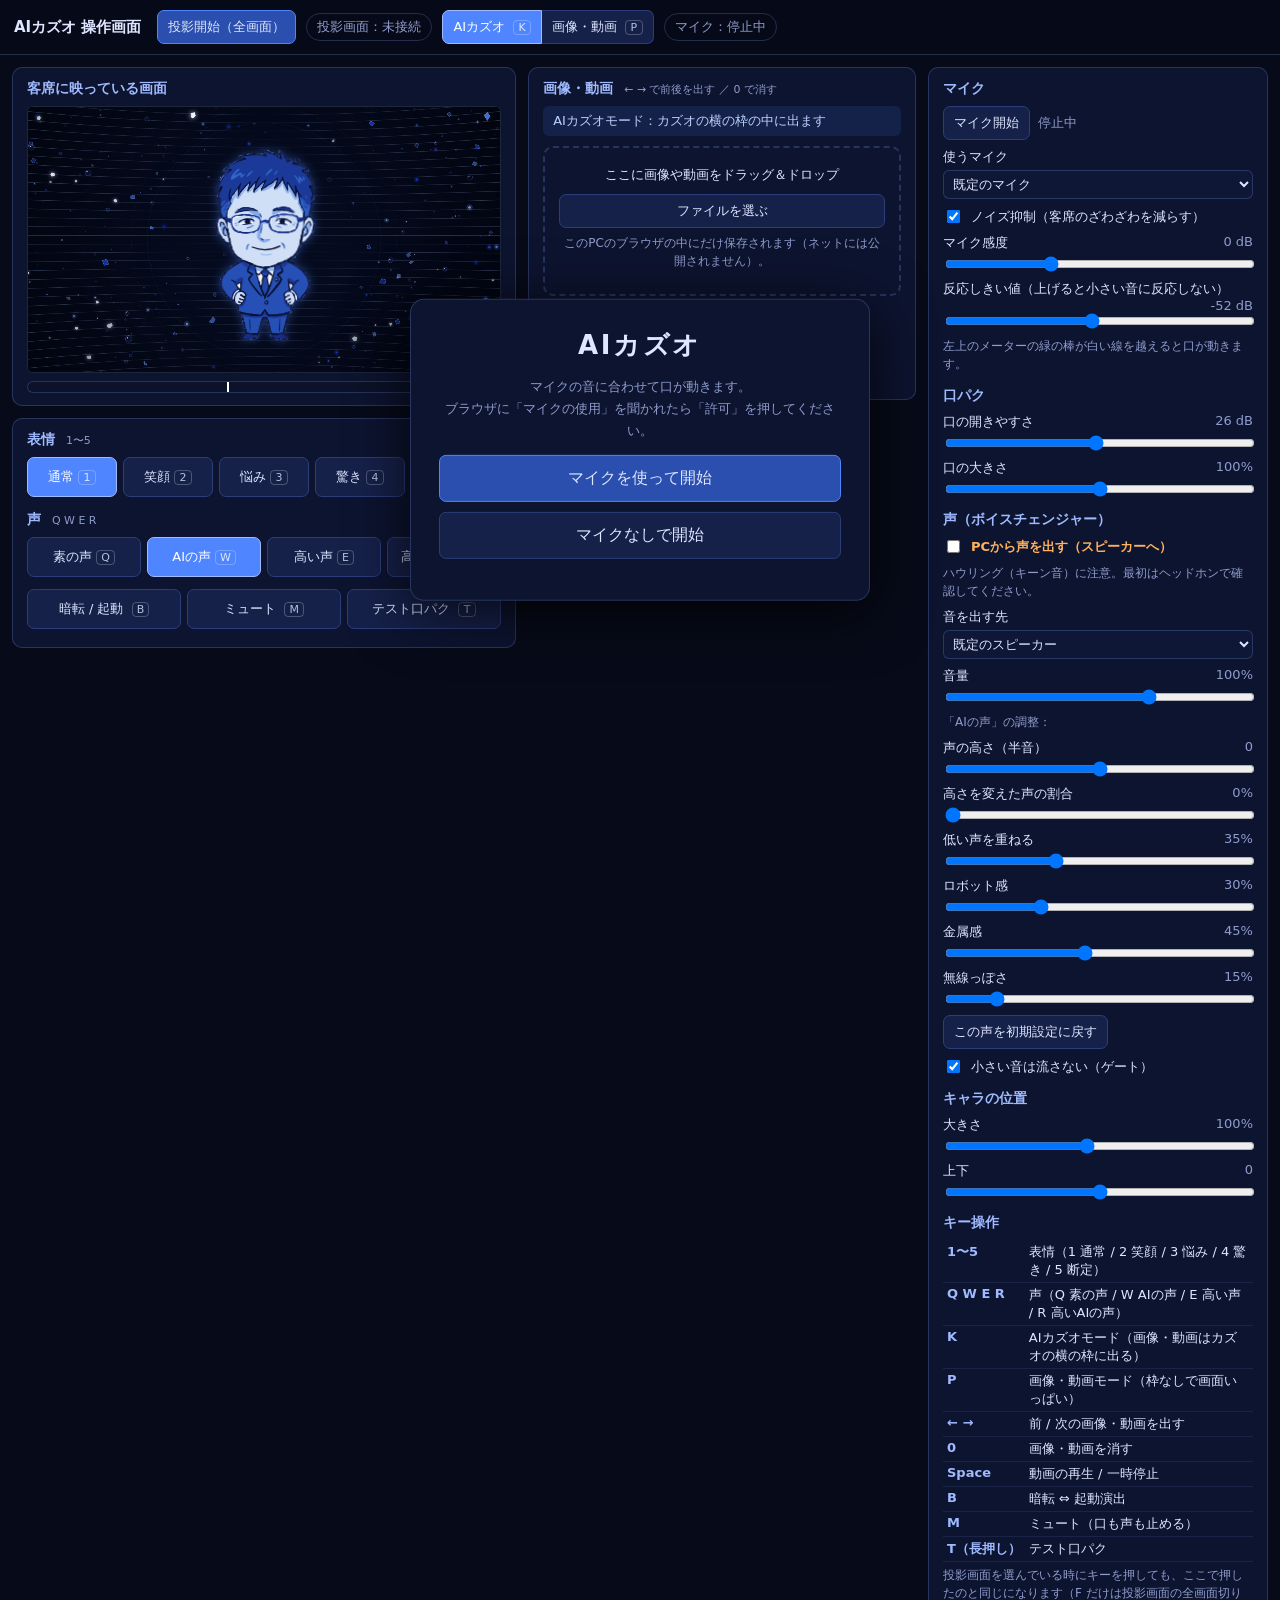
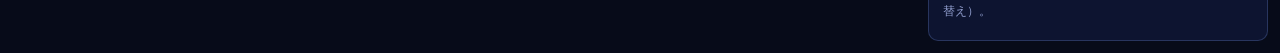
==== index.html @ c4f3c5bb "Add image/video full-screen mode, video playback and one-click fullscreen Projection now has two mod" ====
<!doctype html>
<html lang="ja">
<head>
  <meta charset="utf-8">
  <meta name="viewport" content="width=device-width, initial-scale=1">
  <title>AIカズオ（操作画面）</title>
  <link rel="stylesheet" href="css/control.css">
</head>
<body>
  <header id="topbar">
    <strong>AIカズオ 操作画面</strong>
    <button id="openScreen" class="primary">投影開始（全画面） </button>
    <span id="screenStatus" class="pill">投影画面：未接続</span>
    <span class="seg" role="group" aria-label="モード">
      <button id="modeKazuo">AIカズオ <kbd>K</kbd></button>
      <button id="modeMedia">画像・動画 <kbd>P</kbd></button>
    </span>
    <span id="micPill" class="pill">マイク：停止中</span>
  </header>
  <p id="notice" hidden></p>

  <main id="layout">
    <!-- 左：プレビューと本番中に使うボタン -->
    <section id="liveCol">
      <div class="card">
        <h2>客席に映っている画面</h2>
        <div id="previewBox"><iframe id="preview" src="screen.html?preview=1" title="投影画面のプレビュー" tabindex="-1"></iframe></div>
        <div class="meter" title="入力レベル">
          <div id="meterBar"></div>
          <div id="meterThreshold"></div>
        </div>
      </div>

      <div class="card">
        <h2>表情 <span class="keyhint">1〜5</span></h2>
        <div class="btnGrid five" id="exprBtns"></div>
        <h2>声 <span class="keyhint">Q W E R</span></h2>
        <div class="btnGrid four" id="presetBtns"></div>
        <div class="btnGrid three">
          <button id="bootBtn">暗転 / 起動 <kbd>B</kbd></button>
          <button id="muteBtn">ミュート <kbd>M</kbd></button>
          <button id="testMouth">テスト口パク <kbd>T</kbd></button>
        </div>
      </div>
    </section>

    <!-- 中：画像・動画 -->
    <section id="photoCol" class="card">
      <h2>画像・動画 <span class="keyhint">← → で前後を出す ／ 0 で消す</span></h2>
      <p id="mediaHint" class="modeHint"></p>
      <div id="dropZone">
        <p>ここに画像や動画をドラッグ＆ドロップ</p>
        <label class="fileBtn">ファイルを選ぶ<input type="file" id="photoInput" accept="image/*,video/*" multiple hidden></label>
        <p class="hint">このPCのブラウザの中にだけ保存されます（ネットには公開されません）。</p>
      </div>
      <div class="row">
        <button id="hidePhoto">消す <kbd>0</kbd></button>
        <span id="photoNow" class="muted">表示中：なし</span>
      </div>

      <div id="videoCtl" hidden>
        <div class="row">
          <button id="vPlay" class="primary">▶ 再生 <kbd>Space</kbd></button>
          <button id="vRestart">⏮ 最初から</button>
          <span id="vTime" class="muted">0:00 / 0:00</span>
        </div>
        <input type="range" id="vSeek" min="0" max="1000" value="0" aria-label="再生位置">
        <div class="row">
          <label class="check"><input type="checkbox" id="videoLoop"> くり返し</label>
          <label class="check"><input type="checkbox" id="videoSound"> 動画の音を出す</label>
        </div>
        <label>動画の音量 <output id="videoVolumeOut"></output>
          <input type="range" id="videoVolume" min="0" max="1" step="0.05">
        </label>
        <p id="videoWarn" class="hint warnText" hidden>音付きで再生できなかったので、音なしで再生しています。この画面をどこか1回クリックしてから、もう一度再生してください。</p>
      </div>
      <label class="check"><input type="checkbox" id="autoPlay"> 動画は出したらすぐ再生する</label>

      <ol id="photoList"></ol>
      <!-- 動画の音はここで鳴らす（映像は投影画面） -->
      <video id="audioVideo" hidden playsinline></video>
    </section>

    <!-- 右：設定 -->
    <aside id="settingsCol" class="card">
      <h2>マイク</h2>
      <div class="row">
        <button id="micToggle">マイク開始</button>
        <span id="micStatus" class="muted">停止中</span>
      </div>
      <label>使うマイク
        <select id="micSelect"><option value="">既定のマイク</option></select>
      </label>
      <label class="check"><input type="checkbox" id="noiseSuppression"> ノイズ抑制（客席のざわざわを減らす）</label>
      <label>マイク感度 <output id="micGainOut"></output>
        <input type="range" id="micGain" min="-12" max="24" step="1">
      </label>
      <label>反応しきい値（上げると小さい音に反応しない） <output id="thresholdOut"></output>
        <input type="range" id="threshold" min="-85" max="-15" step="1">
      </label>
      <p class="hint">左上のメーターの緑の棒が白い線を越えると口が動きます。</p>

      <h2>口パク</h2>
      <label>口の開きやすさ <output id="rangeOut"></output>
        <input type="range" id="range" min="8" max="45" step="1">
      </label>
      <label>口の大きさ <output id="mouthScaleOut"></output>
        <input type="range" id="mouthScale" min="0.4" max="1.6" step="0.05">
      </label>

      <h2>声（ボイスチェンジャー）</h2>
      <label class="check warn"><input type="checkbox" id="voiceOut"> PCから声を出す（スピーカーへ）</label>
      <p class="hint">ハウリング（キーン音）に注意。最初はヘッドホンで確認してください。</p>
      <label id="outSelectLabel">音を出す先
        <select id="outSelect"><option value="">既定のスピーカー</option></select>
      </label>
      <label>音量 <output id="volumeOut"></output>
        <input type="range" id="volume" min="0" max="1.5" step="0.05">
      </label>
      <p class="hint" id="presetName"></p>
      <div id="presetSliders"></div>
      <div class="row">
        <button id="presetReset">この声を初期設定に戻す</button>
      </div>
      <label class="check"><input type="checkbox" id="gate"> 小さい音は流さない（ゲート）</label>

      <h2>キャラの位置</h2>
      <label>大きさ <output id="charScaleOut"></output>
        <input type="range" id="charScale" min="0.5" max="1.6" step="0.02">
      </label>
      <label>上下 <output id="charYOut"></output>
        <input type="range" id="charY" min="-40" max="40" step="1">
      </label>

      <h2>キー操作</h2>
      <table class="keys">
        <tr><td>1〜5</td><td>表情（1 通常 / 2 笑顔 / 3 悩み / 4 驚き / 5 断定）</td></tr>
        <tr><td>Q W E R</td><td>声（Q 素の声 / W AIの声 / E 高い声 / R 高いAIの声）</td></tr>
        <tr><td>K</td><td>AIカズオモード（画像・動画はカズオの横の枠に出る）</td></tr>
        <tr><td>P</td><td>画像・動画モード（枠なしで画面いっぱい）</td></tr>
        <tr><td>← →</td><td>前 / 次の画像・動画を出す</td></tr>
        <tr><td>0</td><td>画像・動画を消す</td></tr>
        <tr><td>Space</td><td>動画の再生 / 一時停止</td></tr>
        <tr><td>B</td><td>暗転 ⇔ 起動演出</td></tr>
        <tr><td>M</td><td>ミュート（口も声も止める）</td></tr>
        <tr><td>T（長押し）</td><td>テスト口パク</td></tr>
      </table>
      <p class="hint">投影画面を選んでいる時にキーを押しても、ここで押したのと同じになります（F だけは投影画面の全画面切り替え）。</p>
    </aside>
  </main>

  <!-- 最初に出る開始カード -->
  <div id="startCard">
    <h1>AIカズオ</h1>
    <p>マイクの音に合わせて口が動きます。<br>ブラウザに「マイクの使用」を聞かれたら「許可」を押してください。</p>
    <button id="startMic" class="primary">マイクを使って開始</button>
    <button id="startNoMic">マイクなしで開始</button>
    <p id="startError" class="error"></p>
  </div>

  <script src="js/settings.js"></script>
  <script src="characters/config.js"></script>
  <script src="js/photos.js"></script>
  <script src="js/audio.js"></script>
  <script src="js/app.js"></script>
</body>
</html>
---- css/control.css ----
/* 操作画面（パソコン側） */
:root {
  --bg: #070b19;
  --card: #0d1430;
  --fg: #dfe6ff;
  --muted: #8f9ccc;
  --accent: #4f86ff;
  --accent-2: #2a4fae;
  --warn: #ffb15c;
  --ok: #7ee2a8;
  --line: rgba(120, 150, 230, 0.25);
}

* { box-sizing: border-box; }

html, body {
  margin: 0;
  min-height: 100%;
  background: var(--bg);
  color: var(--fg);
  font-family: "Yu Gothic UI", "Meiryo", "Hiragino Sans", system-ui, sans-serif;
  font-size: 13px;
}

#topbar {
  position: sticky;
  top: 0;
  z-index: 3;
  display: flex;
  gap: 10px;
  align-items: center;
  flex-wrap: wrap;
  padding: 10px 14px;
  background: rgba(7, 11, 25, 0.97);
  border-bottom: 1px solid var(--line);
}

#topbar strong { font-size: 15px; margin-right: 6px; }

.pill {
  padding: 4px 10px;
  border-radius: 999px;
  border: 1px solid var(--line);
  color: var(--muted);
}

.pill.on { color: var(--ok); border-color: rgba(126, 226, 168, .5); }
.pill.warn { color: var(--warn); border-color: rgba(255, 177, 92, .5); }

.seg { display: inline-flex; }
.seg button { border-radius: 0; }
.seg button:first-child { border-radius: 7px 0 0 7px; }
.seg button:last-child { border-radius: 0 7px 7px 0; border-left: 0; }

#notice {
  margin: 0;
  padding: 10px 14px;
  background: rgba(255, 177, 92, .12);
  border-bottom: 1px solid rgba(255, 177, 92, .4);
  color: var(--warn);
}

.modeHint {
  margin: 0 0 10px;
  padding: 6px 10px;
  border-radius: 6px;
  background: rgba(79, 134, 255, .12);
  color: #bcd0ff;
}

body.mode-media .modeHint { background: rgba(255, 255, 255, .08); color: #fff; }

.warnText { color: var(--warn); }

#videoCtl {
  margin: 10px 0;
  padding: 10px;
  border: 1px solid var(--accent);
  border-radius: 8px;
  background: rgba(79, 134, 255, .08);
}

#videoCtl input[type="range"], #photoCol input[type="range"] { width: 100%; }
#photoCol label { display: block; margin: 6px 0; }
#photoCol label.check { display: inline-flex; gap: 6px; align-items: center; margin-right: 12px; }
#photoCol output { float: right; color: var(--muted); }

.badge {
  display: inline-block;
  margin-right: 6px;
  padding: 0 6px;
  border-radius: 4px;
  background: #b0457a;
  color: #fff;
  font-size: 11px;
}

#layout {
  display: grid;
  grid-template-columns: minmax(340px, 1.3fr) minmax(260px, 1fr) minmax(280px, 340px);
  gap: 12px;
  padding: 12px;
  align-items: start;
}

@media (max-width: 1100px) {
  #layout { grid-template-columns: 1fr 1fr; }
  #settingsCol { grid-column: 1 / -1; }
}

@media (max-width: 720px) {
  #layout { grid-template-columns: 1fr; }
}

.card {
  background: var(--card);
  border: 1px solid var(--line);
  border-radius: 10px;
  padding: 12px 14px;
}

#liveCol { display: grid; gap: 12px; }

h2 {
  margin: 14px 0 8px;
  font-size: 14px;
  color: #9fbaff;
}

.card > h2:first-child { margin-top: 0; }

.keyhint { font-size: 11px; color: var(--muted); font-weight: normal; margin-left: 6px; }

kbd {
  display: inline-block;
  min-width: 1.6em;
  padding: 0 4px;
  margin-left: 4px;
  border: 1px solid rgba(255, 255, 255, .3);
  border-radius: 4px;
  font: inherit;
  font-size: 11px;
  text-align: center;
  opacity: .8;
}

/* プレビュー（投影画面を小さく表示） */
#previewBox {
  position: relative;
  width: 100%;
  aspect-ratio: 16 / 9;
  overflow: hidden;
  border-radius: 6px;
  border: 1px solid var(--line);
  background: #000;
}

#preview {
  position: absolute;
  left: 0;
  top: 0;
  width: 1280px;
  height: 720px;
  border: 0;
  transform-origin: 0 0;
  pointer-events: none;
}

.meter {
  position: relative;
  height: 12px;
  margin-top: 8px;
  background: #0b1229;
  border: 1px solid var(--line);
  border-radius: 6px;
  overflow: hidden;
}

#meterBar { height: 100%; width: 0; background: linear-gradient(90deg, #2fbf71, #9be15d); }
#meterBar.open { background: linear-gradient(90deg, #2fbf71, #ffe066); }
#meterThreshold { position: absolute; top: -2px; bottom: -2px; width: 2px; background: #fff; }

.btnGrid { display: grid; gap: 6px; margin: 6px 0; }
.btnGrid.five { grid-template-columns: repeat(5, 1fr); }
.btnGrid.four { grid-template-columns: repeat(4, 1fr); }
.btnGrid.three { grid-template-columns: repeat(3, 1fr); margin-top: 12px; }
.btnGrid button { padding: 10px 6px; font-size: 13px; }

button, .fileBtn {
  padding: 7px 10px;
  background: #16214a;
  color: var(--fg);
  border: 1px solid #2c3d7a;
  border-radius: 7px;
  font: inherit;
  cursor: pointer;
}

button:hover, .fileBtn:hover { background: #1d2c60; }
button.primary { background: var(--accent-2); border-color: var(--accent); }
button.active { background: var(--accent); border-color: #9fbaff; color: #fff; }
button.off { background: #000; border-color: #666; color: #fff; }

/* 写真 */
#dropZone {
  padding: 14px;
  border: 2px dashed var(--line);
  border-radius: 10px;
  text-align: center;
}

#dropZone.over { border-color: var(--accent); background: rgba(79, 134, 255, .08); }
#dropZone p { margin: 4px 0 10px; }
.fileBtn { display: inline-block; }

#photoList {
  list-style: none;
  margin: 10px 0 0;
  padding: 0;
  display: grid;
  gap: 8px;
}

#photoList li {
  display: grid;
  grid-template-columns: 26px 88px 1fr auto;
  gap: 8px;
  align-items: center;
  padding: 6px;
  border: 1px solid var(--line);
  border-radius: 8px;
  cursor: pointer;
}

#photoList li:hover { background: rgba(79, 134, 255, .08); }
#photoList li.showing { border-color: var(--accent); background: rgba(79, 134, 255, .18); }
#photoList .num { font-weight: bold; color: #9fbaff; text-align: center; }
#photoList .thumb { width: 88px; height: 60px; object-fit: contain; background: #000; border-radius: 4px; display: block; }
#photoList .name { overflow: hidden; text-overflow: ellipsis; white-space: nowrap; }
#photoList .ops { display: flex; gap: 4px; }
#photoList .ops button { padding: 4px 7px; }

/* 設定 */
#settingsCol label { display: block; margin: 8px 0; }
#settingsCol label.check { display: flex; gap: 8px; align-items: center; }
#settingsCol label.warn { color: var(--warn); font-weight: bold; }
#settingsCol select, #settingsCol input[type="range"] { display: block; width: 100%; margin-top: 4px; }
#settingsCol select {
  padding: 5px;
  background: #0f1736;
  color: var(--fg);
  border: 1px solid var(--line);
  border-radius: 6px;
}
#settingsCol output { float: right; color: var(--muted); }

.hint { margin: 4px 0 8px; color: var(--muted); font-size: 12px; line-height: 1.5; }
.muted { color: var(--muted); }
.error { color: #ff8a8a; }
.row { display: flex; gap: 8px; align-items: center; flex-wrap: wrap; margin: 8px 0; }

table.keys { border-collapse: collapse; width: 100%; }
table.keys td { padding: 3px 4px; vertical-align: top; border-bottom: 1px solid rgba(120, 150, 230, 0.12); }
table.keys td:first-child { white-space: nowrap; color: #9fbaff; font-weight: bold; }

/* 開始カード */
#startCard {
  position: fixed;
  left: 50%;
  top: 50%;
  transform: translate(-50%, -50%);
  width: min(460px, calc(100vw - 32px));
  padding: 28px;
  background: #0d1430;
  border: 1px solid var(--line);
  border-radius: 14px;
  text-align: center;
  z-index: 20;
  box-shadow: 0 10px 60px rgba(0, 0, 0, .8);
}

#startCard h1 { margin: 0 0 8px; font-size: 26px; letter-spacing: .1em; }
#startCard p { line-height: 1.7; color: var(--muted); }
#startCard button { display: block; width: 100%; margin-top: 10px; padding: 12px; font-size: 16px; }
#startCard[hidden] { display: none; }
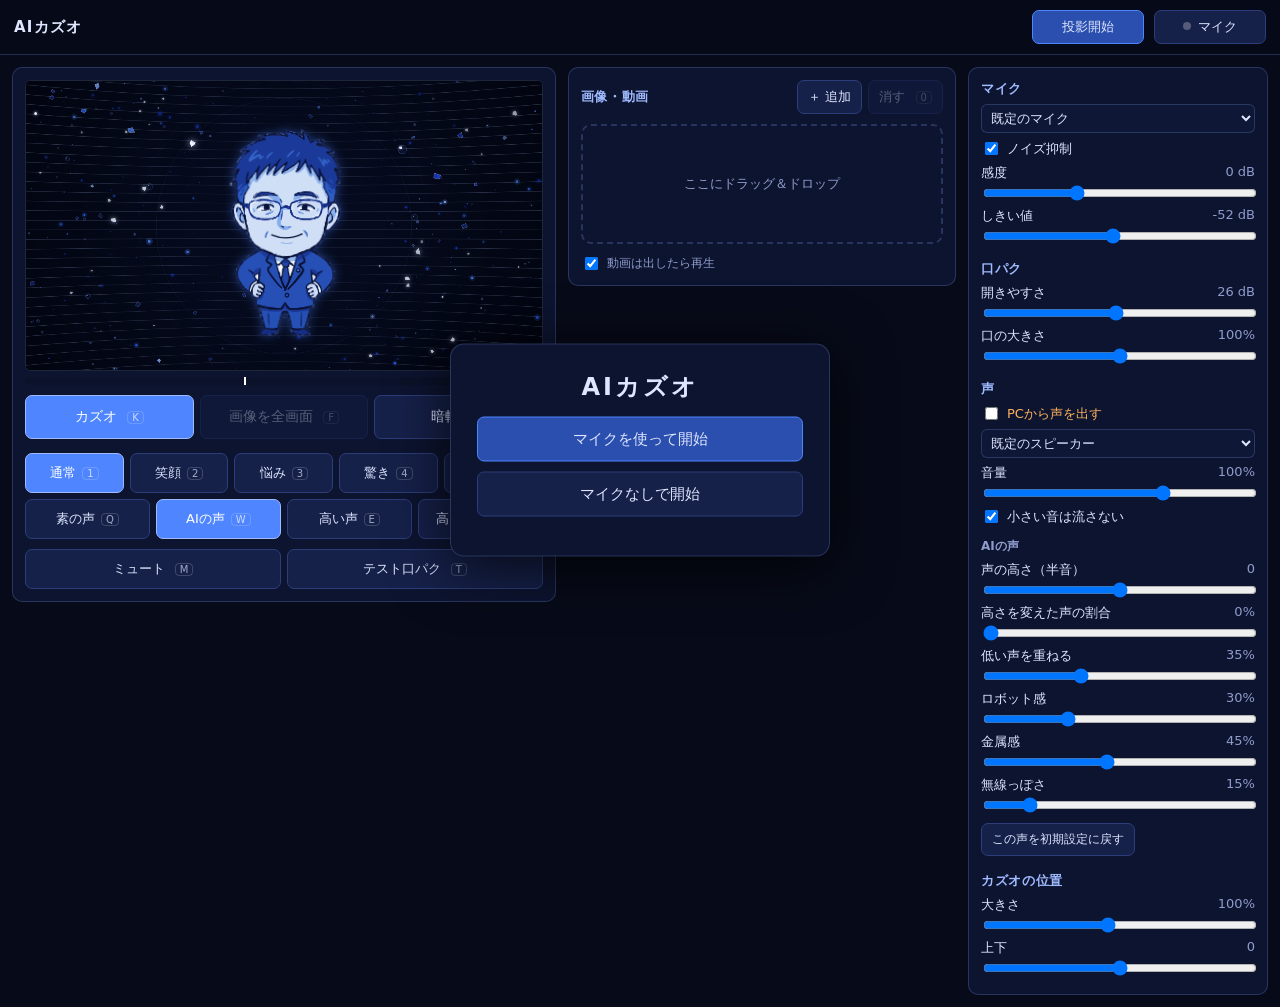
==== commit 052eac39: "Replace modes with kazuo and media toggles; simplify operator layout The projection layout now follo" ====
--- a/index.html
+++ b/index.html
@@ -8,151 +8,110 @@
 </head>
 <body>
   <header id="topbar">
-    <strong>AIカズオ 操作画面</strong>
-    <button id="openScreen" class="primary">投影開始（全画面） </button>
-    <span id="screenStatus" class="pill">投影画面：未接続</span>
-    <span class="seg" role="group" aria-label="モード">
-      <button id="modeKazuo">AIカズオ <kbd>K</kbd></button>
-      <button id="modeMedia">画像・動画 <kbd>P</kbd></button>
-    </span>
-    <span id="micPill" class="pill">マイク：停止中</span>
+    <strong>AIカズオ</strong>
+    <button id="openScreen" class="primary">投影開始</button>
+    <button id="micToggle" class="dot">マイク</button>
   </header>
   <p id="notice" hidden></p>
 
   <main id="layout">
-    <!-- 左：プレビューと本番中に使うボタン -->
-    <section id="liveCol">
-      <div class="card">
-        <h2>客席に映っている画面</h2>
-        <div id="previewBox"><iframe id="preview" src="screen.html?preview=1" title="投影画面のプレビュー" tabindex="-1"></iframe></div>
-        <div class="meter" title="入力レベル">
-          <div id="meterBar"></div>
-          <div id="meterThreshold"></div>
-        </div>
+    <!-- 客席に映っているもの と 本番で押すボタン -->
+    <section id="liveCol" class="card">
+      <div id="previewBox"><iframe id="preview" src="screen.html?preview=1" title="客席の画面" tabindex="-1"></iframe></div>
+      <div class="meter" title="マイクの音量（白い線を越えると口が動く）">
+        <div id="meterBar"></div>
+        <div id="meterThreshold"></div>
       </div>
 
-      <div class="card">
-        <h2>表情 <span class="keyhint">1〜5</span></h2>
-        <div class="btnGrid five" id="exprBtns"></div>
-        <h2>声 <span class="keyhint">Q W E R</span></h2>
-        <div class="btnGrid four" id="presetBtns"></div>
-        <div class="btnGrid three">
-          <button id="bootBtn">暗転 / 起動 <kbd>B</kbd></button>
-          <button id="muteBtn">ミュート <kbd>M</kbd></button>
-          <button id="testMouth">テスト口パク <kbd>T</kbd></button>
-        </div>
+      <div class="btnGrid three stage">
+        <button id="kazuoBtn" class="toggle">カズオ <kbd>K</kbd></button>
+        <button id="fullBtn" class="toggle">画像を全画面 <kbd>F</kbd></button>
+        <button id="bootBtn" class="toggle">暗転 <kbd>B</kbd></button>
+      </div>
+
+      <div class="btnGrid five" id="exprBtns"></div>
+      <div class="btnGrid four" id="presetBtns"></div>
+      <div class="btnGrid two">
+        <button id="muteBtn" class="toggle">ミュート <kbd>M</kbd></button>
+        <button id="testMouth">テスト口パク <kbd>T</kbd></button>
       </div>
     </section>
 
-    <!-- 中：画像・動画 -->
+    <!-- 画像・動画（カード全体にドラッグ＆ドロップできる） -->
     <section id="photoCol" class="card">
-      <h2>画像・動画 <span class="keyhint">← → で前後を出す ／ 0 で消す</span></h2>
-      <p id="mediaHint" class="modeHint"></p>
+      <div class="colHead">
+        <h2>画像・動画</h2>
+        <label class="fileBtn">＋ 追加<input type="file" id="photoInput" accept="image/*,video/*" multiple hidden></label>
+        <button id="hidePhoto">消す <kbd>0</kbd></button>
+      </div>
       <div id="dropZone">
-        <p>ここに画像や動画をドラッグ＆ドロップ</p>
-        <label class="fileBtn">ファイルを選ぶ<input type="file" id="photoInput" accept="image/*,video/*" multiple hidden></label>
-        <p class="hint">このPCのブラウザの中にだけ保存されます（ネットには公開されません）。</p>
-      </div>
-      <div class="row">
-        <button id="hidePhoto">消す <kbd>0</kbd></button>
-        <span id="photoNow" class="muted">表示中：なし</span>
+        <ol id="photoList"></ol>
+        <p id="dropHint">ここにドラッグ＆ドロップ</p>
       </div>
 
       <div id="videoCtl" hidden>
         <div class="row">
-          <button id="vPlay" class="primary">▶ 再生 <kbd>Space</kbd></button>
-          <button id="vRestart">⏮ 最初から</button>
-          <span id="vTime" class="muted">0:00 / 0:00</span>
+          <button id="vPlay" class="primary">▶ <kbd>Space</kbd></button>
+          <button id="vRestart" title="最初から">⏮</button>
+          <input type="range" id="vSeek" min="0" max="1000" value="0" aria-label="再生位置">
+          <span id="vTime">0:00 / 0:00</span>
         </div>
-        <input type="range" id="vSeek" min="0" max="1000" value="0" aria-label="再生位置">
         <div class="row">
           <label class="check"><input type="checkbox" id="videoLoop"> くり返し</label>
-          <label class="check"><input type="checkbox" id="videoSound"> 動画の音を出す</label>
+          <label class="check"><input type="checkbox" id="videoSound"> 音</label>
+          <input type="range" id="videoVolume" min="0" max="1" step="0.05" aria-label="動画の音量">
+          <output id="videoVolumeOut"></output>
         </div>
-        <label>動画の音量 <output id="videoVolumeOut"></output>
-          <input type="range" id="videoVolume" min="0" max="1" step="0.05">
-        </label>
-        <p id="videoWarn" class="hint warnText" hidden>音付きで再生できなかったので、音なしで再生しています。この画面をどこか1回クリックしてから、もう一度再生してください。</p>
       </div>
-      <label class="check"><input type="checkbox" id="autoPlay"> 動画は出したらすぐ再生する</label>
-
-      <ol id="photoList"></ol>
+      <label class="check small"><input type="checkbox" id="autoPlay"> 動画は出したら再生</label>
       <!-- 動画の音はここで鳴らす（映像は投影画面） -->
       <video id="audioVideo" hidden playsinline></video>
     </section>
 
-    <!-- 右：設定 -->
+    <!-- 設定 -->
     <aside id="settingsCol" class="card">
       <h2>マイク</h2>
-      <div class="row">
-        <button id="micToggle">マイク開始</button>
-        <span id="micStatus" class="muted">停止中</span>
-      </div>
-      <label>使うマイク
-        <select id="micSelect"><option value="">既定のマイク</option></select>
-      </label>
-      <label class="check"><input type="checkbox" id="noiseSuppression"> ノイズ抑制（客席のざわざわを減らす）</label>
-      <label>マイク感度 <output id="micGainOut"></output>
+      <select id="micSelect" aria-label="使うマイク"><option value="">既定のマイク</option></select>
+      <label class="check"><input type="checkbox" id="noiseSuppression"> ノイズ抑制</label>
+      <label>感度 <output id="micGainOut"></output>
         <input type="range" id="micGain" min="-12" max="24" step="1">
       </label>
-      <label>反応しきい値（上げると小さい音に反応しない） <output id="thresholdOut"></output>
+      <label>しきい値 <output id="thresholdOut"></output>
         <input type="range" id="threshold" min="-85" max="-15" step="1">
       </label>
-      <p class="hint">左上のメーターの緑の棒が白い線を越えると口が動きます。</p>
 
       <h2>口パク</h2>
-      <label>口の開きやすさ <output id="rangeOut"></output>
+      <label>開きやすさ <output id="rangeOut"></output>
         <input type="range" id="range" min="8" max="45" step="1">
       </label>
       <label>口の大きさ <output id="mouthScaleOut"></output>
         <input type="range" id="mouthScale" min="0.4" max="1.6" step="0.05">
       </label>
 
-      <h2>声（ボイスチェンジャー）</h2>
-      <label class="check warn"><input type="checkbox" id="voiceOut"> PCから声を出す（スピーカーへ）</label>
-      <p class="hint">ハウリング（キーン音）に注意。最初はヘッドホンで確認してください。</p>
-      <label id="outSelectLabel">音を出す先
-        <select id="outSelect"><option value="">既定のスピーカー</option></select>
-      </label>
+      <h2>声</h2>
+      <label class="check warn"><input type="checkbox" id="voiceOut"> PCから声を出す</label>
+      <select id="outSelect" aria-label="音を出す先"><option value="">既定のスピーカー</option></select>
       <label>音量 <output id="volumeOut"></output>
         <input type="range" id="volume" min="0" max="1.5" step="0.05">
       </label>
-      <p class="hint" id="presetName"></p>
+      <label class="check"><input type="checkbox" id="gate"> 小さい音は流さない</label>
+      <h3 id="presetName"></h3>
       <div id="presetSliders"></div>
-      <div class="row">
-        <button id="presetReset">この声を初期設定に戻す</button>
-      </div>
-      <label class="check"><input type="checkbox" id="gate"> 小さい音は流さない（ゲート）</label>
+      <button id="presetReset">この声を初期設定に戻す</button>
 
-      <h2>キャラの位置</h2>
+      <h2>カズオの位置</h2>
       <label>大きさ <output id="charScaleOut"></output>
         <input type="range" id="charScale" min="0.5" max="1.6" step="0.02">
       </label>
       <label>上下 <output id="charYOut"></output>
         <input type="range" id="charY" min="-40" max="40" step="1">
       </label>
-
-      <h2>キー操作</h2>
-      <table class="keys">
-        <tr><td>1〜5</td><td>表情（1 通常 / 2 笑顔 / 3 悩み / 4 驚き / 5 断定）</td></tr>
-        <tr><td>Q W E R</td><td>声（Q 素の声 / W AIの声 / E 高い声 / R 高いAIの声）</td></tr>
-        <tr><td>K</td><td>AIカズオモード（画像・動画はカズオの横の枠に出る）</td></tr>
-        <tr><td>P</td><td>画像・動画モード（枠なしで画面いっぱい）</td></tr>
-        <tr><td>← →</td><td>前 / 次の画像・動画を出す</td></tr>
-        <tr><td>0</td><td>画像・動画を消す</td></tr>
-        <tr><td>Space</td><td>動画の再生 / 一時停止</td></tr>
-        <tr><td>B</td><td>暗転 ⇔ 起動演出</td></tr>
-        <tr><td>M</td><td>ミュート（口も声も止める）</td></tr>
-        <tr><td>T（長押し）</td><td>テスト口パク</td></tr>
-      </table>
-      <p class="hint">投影画面を選んでいる時にキーを押しても、ここで押したのと同じになります（F だけは投影画面の全画面切り替え）。</p>
     </aside>
   </main>
 
   <!-- 最初に出る開始カード -->
   <div id="startCard">
     <h1>AIカズオ</h1>
-    <p>マイクの音に合わせて口が動きます。<br>ブラウザに「マイクの使用」を聞かれたら「許可」を押してください。</p>
     <button id="startMic" class="primary">マイクを使って開始</button>
     <button id="startNoMic">マイクなしで開始</button>
     <p id="startError" class="error"></p>
--- a/css/control.css
+++ b/css/control.css
@@ -7,7 +7,7 @@
   --accent: #4f86ff;
   --accent-2: #2a4fae;
   --warn: #ffb15c;
-  --ok: #7ee2a8;
+  --ok: #3fcf86;
   --line: rgba(120, 150, 230, 0.25);
 }
 
@@ -22,6 +22,7 @@
   font-size: 13px;
 }
 
+/* ===== 上の帯 ===== */
 #topbar {
   position: sticky;
   top: 0;
@@ -29,28 +30,27 @@
   display: flex;
   gap: 10px;
   align-items: center;
-  flex-wrap: wrap;
   padding: 10px 14px;
   background: rgba(7, 11, 25, 0.97);
   border-bottom: 1px solid var(--line);
 }
 
-#topbar strong { font-size: 15px; margin-right: 6px; }
-
-.pill {
-  padding: 4px 10px;
-  border-radius: 999px;
-  border: 1px solid var(--line);
-  color: var(--muted);
-}
-
-.pill.on { color: var(--ok); border-color: rgba(126, 226, 168, .5); }
-.pill.warn { color: var(--warn); border-color: rgba(255, 177, 92, .5); }
-
-.seg { display: inline-flex; }
-.seg button { border-radius: 0; }
-.seg button:first-child { border-radius: 7px 0 0 7px; }
-.seg button:last-child { border-radius: 0 7px 7px 0; border-left: 0; }
+#topbar strong { font-size: 15px; margin-right: auto; letter-spacing: .08em; }
+#topbar button { min-width: 112px; }
+
+#openScreen.live { background: #0f3b2a; border-color: var(--ok); color: #c9f5de; }
+#openScreen.live::before, .dot::before {
+  content: "";
+  display: inline-block;
+  width: 8px;
+  height: 8px;
+  margin-right: 7px;
+  border-radius: 50%;
+  vertical-align: 1px;
+}
+#openScreen.live::before { background: var(--ok); }
+.dot::before { background: #555b78; }
+.dot.on::before { background: var(--ok); box-shadow: 0 0 6px var(--ok); }
 
 #notice {
   margin: 0;
@@ -60,44 +60,10 @@
   color: var(--warn);
 }
 
-.modeHint {
-  margin: 0 0 10px;
-  padding: 6px 10px;
-  border-radius: 6px;
-  background: rgba(79, 134, 255, .12);
-  color: #bcd0ff;
-}
-
-body.mode-media .modeHint { background: rgba(255, 255, 255, .08); color: #fff; }
-
-.warnText { color: var(--warn); }
-
-#videoCtl {
-  margin: 10px 0;
-  padding: 10px;
-  border: 1px solid var(--accent);
-  border-radius: 8px;
-  background: rgba(79, 134, 255, .08);
-}
-
-#videoCtl input[type="range"], #photoCol input[type="range"] { width: 100%; }
-#photoCol label { display: block; margin: 6px 0; }
-#photoCol label.check { display: inline-flex; gap: 6px; align-items: center; margin-right: 12px; }
-#photoCol output { float: right; color: var(--muted); }
-
-.badge {
-  display: inline-block;
-  margin-right: 6px;
-  padding: 0 6px;
-  border-radius: 4px;
-  background: #b0457a;
-  color: #fff;
-  font-size: 11px;
-}
-
+/* ===== 3列 ===== */
 #layout {
   display: grid;
-  grid-template-columns: minmax(340px, 1.3fr) minmax(260px, 1fr) minmax(280px, 340px);
+  grid-template-columns: minmax(360px, 1.4fr) minmax(280px, 1fr) minmax(240px, 300px);
   gap: 12px;
   padding: 12px;
   align-items: start;
@@ -116,35 +82,38 @@
   background: var(--card);
   border: 1px solid var(--line);
   border-radius: 10px;
-  padding: 12px 14px;
-}
-
-#liveCol { display: grid; gap: 12px; }
+  padding: 12px;
+}
 
 h2 {
-  margin: 14px 0 8px;
-  font-size: 14px;
+  margin: 16px 0 6px;
+  font-size: 13px;
   color: #9fbaff;
+  letter-spacing: .05em;
+}
+
+h3 {
+  margin: 12px 0 2px;
+  font-size: 12px;
+  color: var(--muted);
 }
 
 .card > h2:first-child { margin-top: 0; }
-
-.keyhint { font-size: 11px; color: var(--muted); font-weight: normal; margin-left: 6px; }
 
 kbd {
   display: inline-block;
   min-width: 1.6em;
   padding: 0 4px;
-  margin-left: 4px;
-  border: 1px solid rgba(255, 255, 255, .3);
+  margin-left: 6px;
+  border: 1px solid rgba(255, 255, 255, .25);
   border-radius: 4px;
   font: inherit;
-  font-size: 11px;
+  font-size: 10px;
   text-align: center;
-  opacity: .8;
-}
-
-/* プレビュー（投影画面を小さく表示） */
+  opacity: .7;
+}
+
+/* ===== 客席の画面（プレビュー） ===== */
 #previewBox {
   position: relative;
   width: 100%;
@@ -168,23 +137,32 @@
 
 .meter {
   position: relative;
-  height: 12px;
-  margin-top: 8px;
+  height: 8px;
+  margin: 6px 0 2px;
   background: #0b1229;
-  border: 1px solid var(--line);
-  border-radius: 6px;
+  border-radius: 4px;
   overflow: hidden;
 }
 
-#meterBar { height: 100%; width: 0; background: linear-gradient(90deg, #2fbf71, #9be15d); }
-#meterBar.open { background: linear-gradient(90deg, #2fbf71, #ffe066); }
-#meterThreshold { position: absolute; top: -2px; bottom: -2px; width: 2px; background: #fff; }
-
-.btnGrid { display: grid; gap: 6px; margin: 6px 0; }
+#meterBar { height: 100%; width: 0; background: #2fbf71; }
+#meterBar.open { background: #ffe066; }
+#meterThreshold { position: absolute; top: 0; bottom: 0; width: 2px; background: #fff; }
+
+/* ===== ボタン ===== */
+.btnGrid { display: grid; gap: 6px; margin-top: 10px; }
+.btnGrid.two { grid-template-columns: repeat(2, 1fr); }
+.btnGrid.three { grid-template-columns: repeat(3, 1fr); }
+.btnGrid.four { grid-template-columns: repeat(4, 1fr); }
 .btnGrid.five { grid-template-columns: repeat(5, 1fr); }
-.btnGrid.four { grid-template-columns: repeat(4, 1fr); }
-.btnGrid.three { grid-template-columns: repeat(3, 1fr); margin-top: 12px; }
-.btnGrid button { padding: 10px 6px; font-size: 13px; }
+.btnGrid button { padding: 10px 4px; }
+.btnGrid.stage button { padding: 12px 4px; font-size: 14px; }
+
+/* 表情・声・その他のまとまりを、すき間で分ける */
+#exprBtns, #presetBtns { margin-top: 14px; }
+#presetBtns { margin-top: 6px; }
+
+/* カズオを出していない間は表情を薄く */
+body.kazuo-off #exprBtns { opacity: .45; }
 
 button, .fileBtn {
   padding: 7px 10px;
@@ -197,80 +175,110 @@
 }
 
 button:hover, .fileBtn:hover { background: #1d2c60; }
+button:disabled { opacity: .35; cursor: default; background: #16214a; }
 button.primary { background: var(--accent-2); border-color: var(--accent); }
 button.active { background: var(--accent); border-color: #9fbaff; color: #fff; }
-button.off { background: #000; border-color: #666; color: #fff; }
-
-/* 写真 */
+#bootBtn.active { background: #000; border-color: #888; }
+
+/* ===== 画像・動画 ===== */
+.colHead { display: flex; gap: 6px; align-items: center; }
+.colHead h2 { margin: 0 auto 0 0; }
+
 #dropZone {
-  padding: 14px;
-  border: 2px dashed var(--line);
+  margin-top: 10px;
+  min-height: 120px;
+  border: 2px dashed transparent;
   border-radius: 10px;
-  text-align: center;
-}
-
+}
+
+#dropZone.empty { border-color: var(--line); display: flex; align-items: center; justify-content: center; }
 #dropZone.over { border-color: var(--accent); background: rgba(79, 134, 255, .08); }
-#dropZone p { margin: 4px 0 10px; }
-.fileBtn { display: inline-block; }
+#dropHint { margin: 0; color: var(--muted); display: none; }
+#dropZone.empty #dropHint { display: block; }
+#dropZone.empty #photoList { display: none; }
 
 #photoList {
   list-style: none;
-  margin: 10px 0 0;
+  margin: 0;
   padding: 0;
   display: grid;
-  gap: 8px;
+  gap: 6px;
 }
 
 #photoList li {
   display: grid;
-  grid-template-columns: 26px 88px 1fr auto;
+  grid-template-columns: 22px 80px 1fr auto;
   gap: 8px;
   align-items: center;
-  padding: 6px;
+  padding: 5px;
   border: 1px solid var(--line);
   border-radius: 8px;
   cursor: pointer;
 }
 
 #photoList li:hover { background: rgba(79, 134, 255, .08); }
-#photoList li.showing { border-color: var(--accent); background: rgba(79, 134, 255, .18); }
+#photoList li.showing { border-color: var(--accent); background: rgba(79, 134, 255, .22); box-shadow: inset 3px 0 0 var(--accent); }
 #photoList .num { font-weight: bold; color: #9fbaff; text-align: center; }
-#photoList .thumb { width: 88px; height: 60px; object-fit: contain; background: #000; border-radius: 4px; display: block; }
+#photoList .thumb { width: 80px; height: 52px; object-fit: contain; background: #000; border-radius: 4px; display: block; }
 #photoList .name { overflow: hidden; text-overflow: ellipsis; white-space: nowrap; }
-#photoList .ops { display: flex; gap: 4px; }
-#photoList .ops button { padding: 4px 7px; }
-
-/* 設定 */
-#settingsCol label { display: block; margin: 8px 0; }
-#settingsCol label.check { display: flex; gap: 8px; align-items: center; }
-#settingsCol label.warn { color: var(--warn); font-weight: bold; }
-#settingsCol select, #settingsCol input[type="range"] { display: block; width: 100%; margin-top: 4px; }
+#photoList .ops { display: flex; gap: 3px; opacity: .5; }
+#photoList li:hover .ops { opacity: 1; }
+#photoList .ops button { padding: 3px 7px; }
+
+.badge {
+  display: inline-block;
+  margin-right: 6px;
+  padding: 0 5px;
+  border-radius: 4px;
+  background: #b0457a;
+  color: #fff;
+  font-size: 10px;
+}
+
+#videoCtl {
+  margin-top: 10px;
+  padding: 8px;
+  border: 1px solid var(--accent);
+  border-radius: 8px;
+  background: rgba(79, 134, 255, .08);
+}
+
+#videoCtl .row { margin: 4px 0; }
+#vSeek { flex: 1; min-width: 80px; }
+#vTime { color: var(--muted); font-variant-numeric: tabular-nums; }
+#videoVolume { flex: 1; min-width: 60px; }
+#videoVolumeOut { color: var(--muted); width: 3.5em; text-align: right; }
+
+/* ===== 設定 ===== */
+#settingsCol label { display: block; margin: 6px 0; }
+#settingsCol label.check, label.check { display: flex; gap: 6px; align-items: center; }
+#settingsCol label.warn { color: var(--warn); }
+#settingsCol select, #settingsCol input[type="range"] { display: block; width: 100%; margin-top: 3px; }
 #settingsCol select {
+  margin: 4px 0;
   padding: 5px;
   background: #0f1736;
   color: var(--fg);
   border: 1px solid var(--line);
   border-radius: 6px;
 }
+#settingsCol select[hidden] { display: none; }
 #settingsCol output { float: right; color: var(--muted); }
-
-.hint { margin: 4px 0 8px; color: var(--muted); font-size: 12px; line-height: 1.5; }
-.muted { color: var(--muted); }
+#presetReset { margin-top: 4px; font-size: 12px; }
+
+label.small { margin-top: 10px; color: var(--muted); font-size: 12px; }
+
 .error { color: #ff8a8a; }
-.row { display: flex; gap: 8px; align-items: center; flex-wrap: wrap; margin: 8px 0; }
-
-table.keys { border-collapse: collapse; width: 100%; }
-table.keys td { padding: 3px 4px; vertical-align: top; border-bottom: 1px solid rgba(120, 150, 230, 0.12); }
-table.keys td:first-child { white-space: nowrap; color: #9fbaff; font-weight: bold; }
-
-/* 開始カード */
+.row { display: flex; gap: 6px; align-items: center; }
+
+/* ===== 開始カード ===== */
 #startCard {
   position: fixed;
   left: 50%;
   top: 50%;
   transform: translate(-50%, -50%);
-  width: min(460px, calc(100vw - 32px));
-  padding: 28px;
+  width: min(380px, calc(100vw - 32px));
+  padding: 26px;
   background: #0d1430;
   border: 1px solid var(--line);
   border-radius: 14px;
@@ -279,7 +287,6 @@
   box-shadow: 0 10px 60px rgba(0, 0, 0, .8);
 }
 
-#startCard h1 { margin: 0 0 8px; font-size: 26px; letter-spacing: .1em; }
-#startCard p { line-height: 1.7; color: var(--muted); }
-#startCard button { display: block; width: 100%; margin-top: 10px; padding: 12px; font-size: 16px; }
+#startCard h1 { margin: 0 0 14px; font-size: 24px; letter-spacing: .12em; }
+#startCard button { display: block; width: 100%; margin-top: 10px; padding: 12px; font-size: 15px; }
 #startCard[hidden] { display: none; }
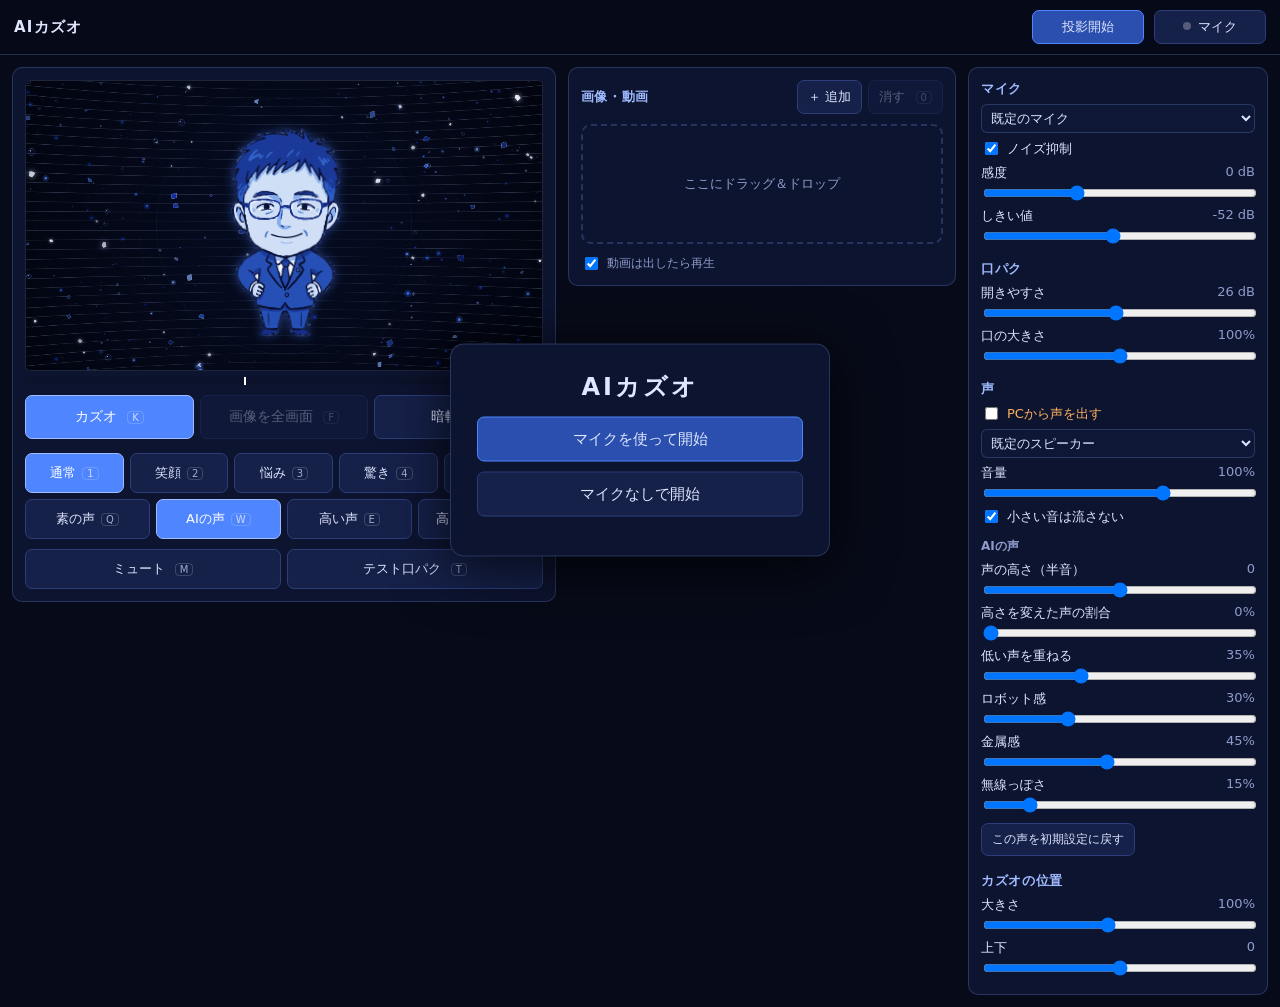
==== commit 4dc11adf: "Drop the smoke, speed up the spin, and bust stale caches The Kazuo toggle is back to spin-and-scale " ====
--- a/index.html
+++ b/index.html
@@ -4,7 +4,7 @@
   <meta charset="utf-8">
   <meta name="viewport" content="width=device-width, initial-scale=1">
   <title>AIカズオ（操作画面）</title>
-  <link rel="stylesheet" href="css/control.css">
+  <link rel="stylesheet" href="css/control.css?v=202610270159">
 </head>
 <body>
   <header id="topbar">
@@ -17,7 +17,7 @@
   <main id="layout">
     <!-- 客席に映っているもの と 本番で押すボタン -->
     <section id="liveCol" class="card">
-      <div id="previewBox"><iframe id="preview" src="screen.html?preview=1" title="客席の画面" tabindex="-1"></iframe></div>
+      <div id="previewBox"><iframe id="preview" src="screen.html?v=202610270159&preview=1" title="客席の画面" tabindex="-1"></iframe></div>
       <div class="meter" title="マイクの音量（白い線を越えると口が動く）">
         <div id="meterBar"></div>
         <div id="meterThreshold"></div>
@@ -117,10 +117,10 @@
     <p id="startError" class="error"></p>
   </div>
 
-  <script src="js/settings.js"></script>
-  <script src="characters/config.js"></script>
-  <script src="js/photos.js"></script>
-  <script src="js/audio.js"></script>
-  <script src="js/app.js"></script>
+  <script src="js/settings.js?v=202610270159"></script>
+  <script src="characters/config.js?v=202610270159"></script>
+  <script src="js/photos.js?v=202610270159"></script>
+  <script src="js/audio.js?v=202610270159"></script>
+  <script src="js/app.js?v=202610270159"></script>
 </body>
 </html>
--- a/css/control.css
+++ b/css/control.css
@@ -124,6 +124,12 @@
   background: #000;
 }
 
+/* 客席に映っている間は赤枠 */
+#previewBox.onair {
+  border-color: #ff3b3b;
+  box-shadow: 0 0 0 2px #ff3b3b, 0 0 14px rgba(255, 59, 59, .45);
+}
+
 #preview {
   position: absolute;
   left: 0;
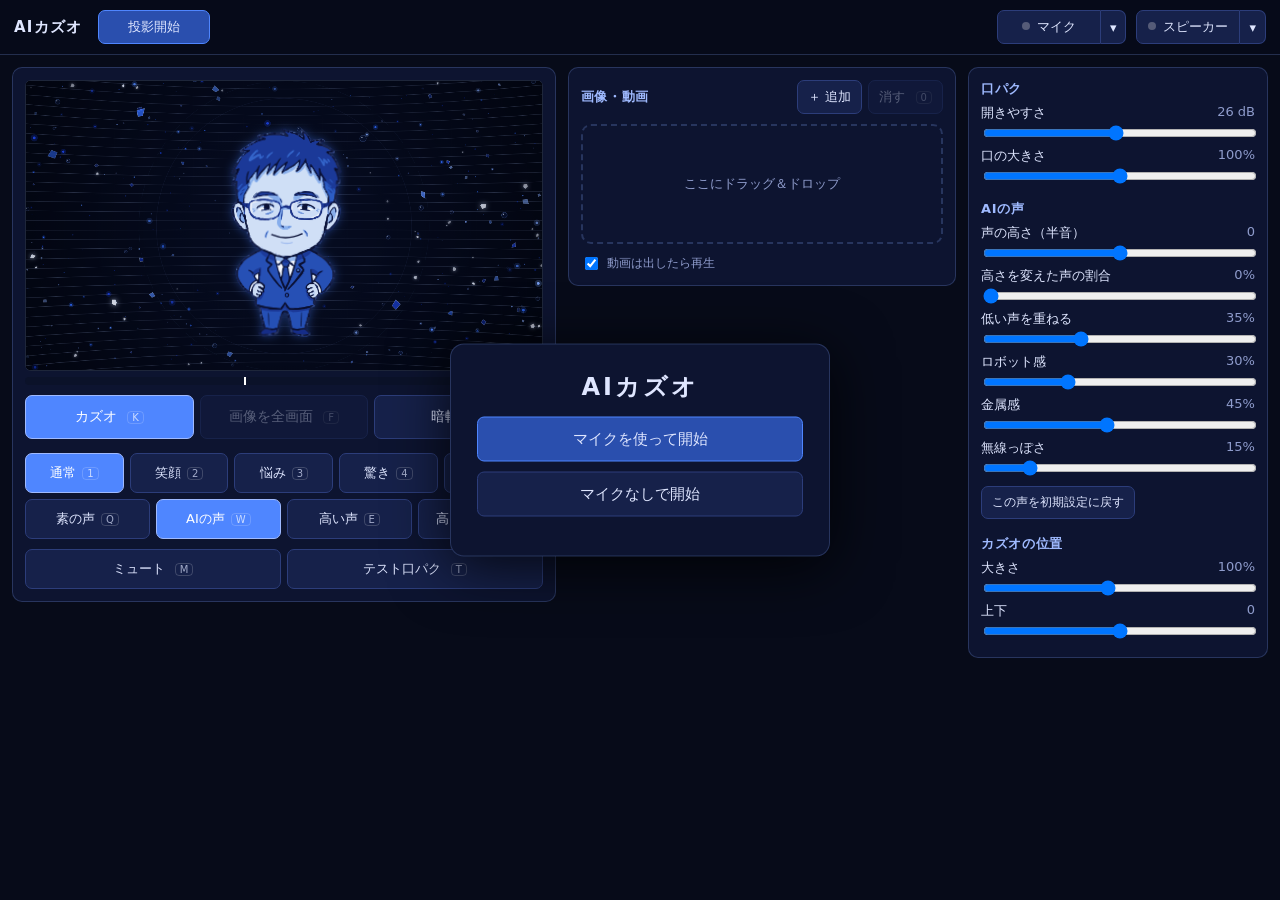
==== commit a63f1feb: "Move mic and speaker to top-right dropdowns; drop on-air frame Mic and speaker are split buttons in " ====
--- a/index.html
+++ b/index.html
@@ -4,20 +4,45 @@
   <meta charset="utf-8">
   <meta name="viewport" content="width=device-width, initial-scale=1">
   <title>AIカズオ（操作画面）</title>
-  <link rel="stylesheet" href="css/control.css?v=202610270159">
+  <link rel="stylesheet" href="css/control.css?v=202610270210">
 </head>
 <body>
   <header id="topbar">
     <strong>AIカズオ</strong>
     <button id="openScreen" class="primary">投影開始</button>
-    <button id="micToggle" class="dot">マイク</button>
+    <span class="spacer"></span>
+    <div class="split">
+      <button id="micToggle" class="dot">マイク</button>
+      <button id="micCaret" class="caret" aria-label="使うマイクを選ぶ" aria-haspopup="true">▾</button>
+      <div id="micMenu" class="menu" hidden>
+        <ul id="micList" class="devList" role="menu"></ul>
+        <label class="check"><input type="checkbox" id="noiseSuppression"> ノイズ抑制</label>
+        <label>感度 <output id="micGainOut"></output>
+          <input type="range" id="micGain" min="-12" max="24" step="1">
+        </label>
+        <label>しきい値 <output id="thresholdOut"></output>
+          <input type="range" id="threshold" min="-85" max="-15" step="1">
+        </label>
+      </div>
+    </div>
+    <div class="split">
+      <button id="spkToggle" class="dot">スピーカー</button>
+      <button id="spkCaret" class="caret" aria-label="声を出すスピーカーを選ぶ" aria-haspopup="true">▾</button>
+      <div id="spkMenu" class="menu" hidden>
+        <ul id="spkList" class="devList" role="menu"></ul>
+        <label>音量 <output id="volumeOut"></output>
+          <input type="range" id="volume" min="0" max="1.5" step="0.05">
+        </label>
+        <label class="check"><input type="checkbox" id="gate"> 小さい音は流さない</label>
+      </div>
+    </div>
   </header>
   <p id="notice" hidden></p>
 
   <main id="layout">
     <!-- 客席に映っているもの と 本番で押すボタン -->
     <section id="liveCol" class="card">
-      <div id="previewBox"><iframe id="preview" src="screen.html?v=202610270159&preview=1" title="客席の画面" tabindex="-1"></iframe></div>
+      <div id="previewBox"><iframe id="preview" src="screen.html?v=202610270210&preview=1" title="客席の画面" tabindex="-1"></iframe></div>
       <div class="meter" title="マイクの音量（白い線を越えると口が動く）">
         <div id="meterBar"></div>
         <div id="meterThreshold"></div>
@@ -70,16 +95,6 @@
 
     <!-- 設定 -->
     <aside id="settingsCol" class="card">
-      <h2>マイク</h2>
-      <select id="micSelect" aria-label="使うマイク"><option value="">既定のマイク</option></select>
-      <label class="check"><input type="checkbox" id="noiseSuppression"> ノイズ抑制</label>
-      <label>感度 <output id="micGainOut"></output>
-        <input type="range" id="micGain" min="-12" max="24" step="1">
-      </label>
-      <label>しきい値 <output id="thresholdOut"></output>
-        <input type="range" id="threshold" min="-85" max="-15" step="1">
-      </label>
-
       <h2>口パク</h2>
       <label>開きやすさ <output id="rangeOut"></output>
         <input type="range" id="range" min="8" max="45" step="1">
@@ -88,14 +103,7 @@
         <input type="range" id="mouthScale" min="0.4" max="1.6" step="0.05">
       </label>
 
-      <h2>声</h2>
-      <label class="check warn"><input type="checkbox" id="voiceOut"> PCから声を出す</label>
-      <select id="outSelect" aria-label="音を出す先"><option value="">既定のスピーカー</option></select>
-      <label>音量 <output id="volumeOut"></output>
-        <input type="range" id="volume" min="0" max="1.5" step="0.05">
-      </label>
-      <label class="check"><input type="checkbox" id="gate"> 小さい音は流さない</label>
-      <h3 id="presetName"></h3>
+      <h2 id="presetName"></h2>
       <div id="presetSliders"></div>
       <button id="presetReset">この声を初期設定に戻す</button>
 
@@ -117,10 +125,10 @@
     <p id="startError" class="error"></p>
   </div>
 
-  <script src="js/settings.js?v=202610270159"></script>
-  <script src="characters/config.js?v=202610270159"></script>
-  <script src="js/photos.js?v=202610270159"></script>
-  <script src="js/audio.js?v=202610270159"></script>
-  <script src="js/app.js?v=202610270159"></script>
+  <script src="js/settings.js?v=202610270210"></script>
+  <script src="characters/config.js?v=202610270210"></script>
+  <script src="js/photos.js?v=202610270210"></script>
+  <script src="js/audio.js?v=202610270210"></script>
+  <script src="js/app.js?v=202610270210"></script>
 </body>
 </html>
--- a/css/control.css
+++ b/css/control.css
@@ -35,8 +35,66 @@
   border-bottom: 1px solid var(--line);
 }
 
-#topbar strong { font-size: 15px; margin-right: auto; letter-spacing: .08em; }
-#topbar button { min-width: 112px; }
+#topbar strong { font-size: 15px; margin-right: 6px; letter-spacing: .08em; }
+#openScreen { min-width: 112px; }
+.spacer { flex: 1; }
+
+/* 右上：オン/オフ ＋ ▾ で機器を選ぶ */
+.split { position: relative; display: inline-flex; }
+.split > button:first-child { border-radius: 7px 0 0 7px; min-width: 104px; }
+.split .caret { border-radius: 0 7px 7px 0; border-left: 0; padding: 7px 9px; }
+.split .caret[hidden] { display: none; }
+.split:has(.caret[hidden]) > button:first-child { border-radius: 7px; }
+.split > button.on { background: #3a1016; border-color: #ff4d5e; color: #ffd9dd; }
+
+.menu {
+  position: absolute;
+  right: 0;
+  top: calc(100% + 6px);
+  z-index: 10;
+  width: 320px;
+  padding: 6px 12px 10px;
+  background: #111a3c;
+  border: 1px solid #2c3d7a;
+  border-radius: 8px;
+  box-shadow: 0 8px 30px rgba(0, 0, 0, .6);
+}
+
+.menu label { display: block; margin: 8px 0; }
+.menu label.check { display: flex; gap: 6px; align-items: center; }
+.menu input[type="range"] { display: block; width: 100%; margin-top: 3px; }
+.menu output { float: right; color: var(--muted); }
+
+.devList {
+  margin: 0 -6px 6px;
+  padding: 0 0 6px;
+  list-style: none;
+  border-bottom: 1px solid var(--line);
+}
+
+.devList[hidden] { display: none; }
+
+.devList button {
+  display: block;
+  width: 100%;
+  padding: 8px 10px 8px 28px;
+  text-align: left;
+  background: transparent;
+  border: 0;
+  border-radius: 6px;
+  white-space: nowrap;
+  overflow: hidden;
+  text-overflow: ellipsis;
+  position: relative;
+}
+
+.devList button:hover { background: #1d2c60; }
+.devList button[aria-checked="true"]::before {
+  content: "✓";
+  position: absolute;
+  left: 10px;
+  color: var(--ok);
+}
 
 #openScreen.live { background: #0f3b2a; border-color: var(--ok); color: #c9f5de; }
 #openScreen.live::before, .dot::before {
@@ -50,7 +108,7 @@
 }
 #openScreen.live::before { background: var(--ok); }
 .dot::before { background: #555b78; }
-.dot.on::before { background: var(--ok); box-shadow: 0 0 6px var(--ok); }
+.dot.on::before { background: #ff3b4e; box-shadow: 0 0 6px #ff3b4e; }
 
 #notice {
   margin: 0;
@@ -124,12 +182,6 @@
   background: #000;
 }
 
-/* 客席に映っている間は赤枠 */
-#previewBox.onair {
-  border-color: #ff3b3b;
-  box-shadow: 0 0 0 2px #ff3b3b, 0 0 14px rgba(255, 59, 59, .45);
-}
-
 #preview {
   position: absolute;
   left: 0;
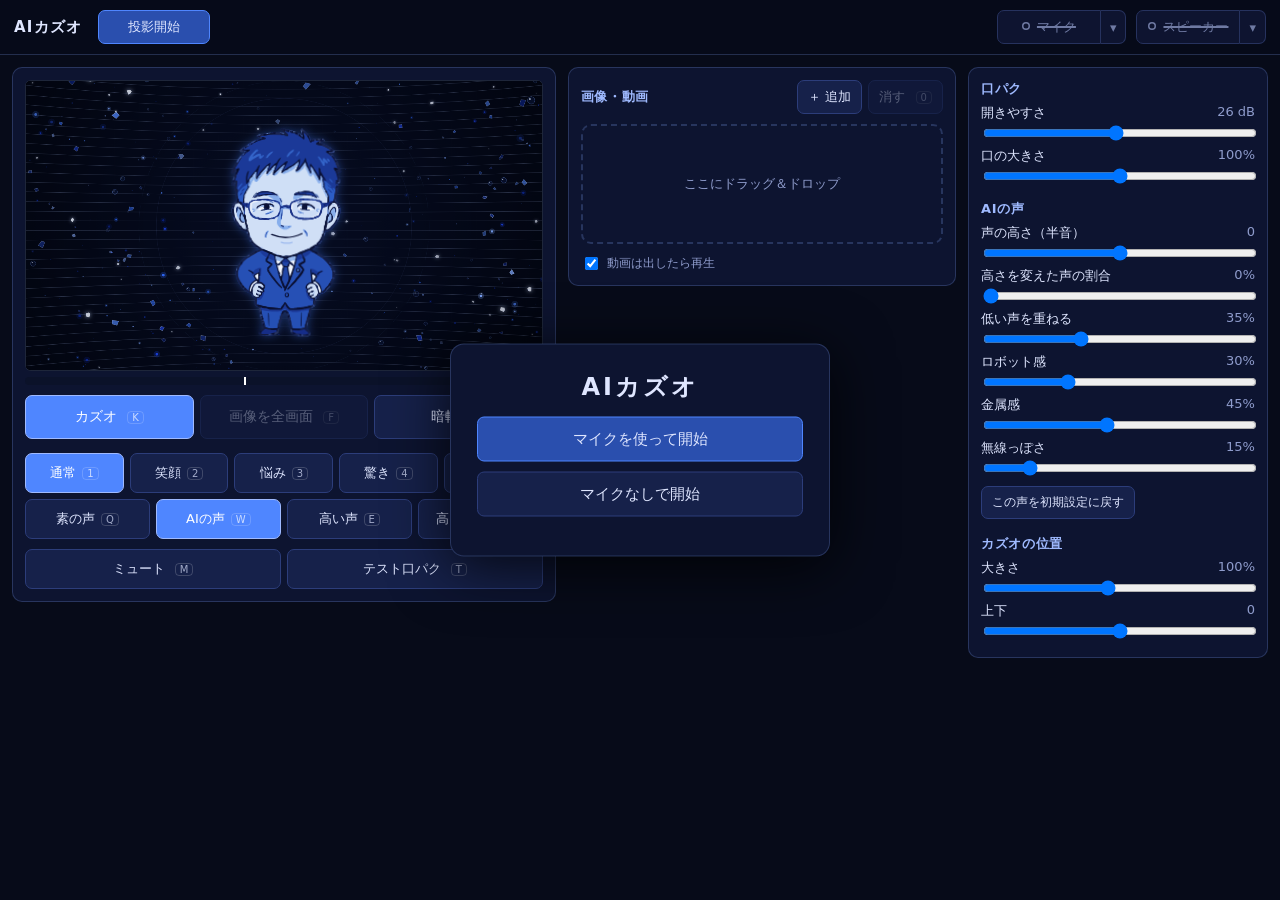
==== commit 8e970282: "Show mic and speaker off state as disabled When off, the top-right mic/speaker buttons get struck-th" ====
--- a/index.html
+++ b/index.html
@@ -4,7 +4,7 @@
   <meta charset="utf-8">
   <meta name="viewport" content="width=device-width, initial-scale=1">
   <title>AIカズオ（操作画面）</title>
-  <link rel="stylesheet" href="css/control.css?v=202610270210">
+  <link rel="stylesheet" href="css/control.css?v=202610270226">
 </head>
 <body>
   <header id="topbar">
@@ -42,7 +42,7 @@
   <main id="layout">
     <!-- 客席に映っているもの と 本番で押すボタン -->
     <section id="liveCol" class="card">
-      <div id="previewBox"><iframe id="preview" src="screen.html?v=202610270210&preview=1" title="客席の画面" tabindex="-1"></iframe></div>
+      <div id="previewBox"><iframe id="preview" src="screen.html?v=202610270226&preview=1" title="客席の画面" tabindex="-1"></iframe></div>
       <div class="meter" title="マイクの音量（白い線を越えると口が動く）">
         <div id="meterBar"></div>
         <div id="meterThreshold"></div>
@@ -125,10 +125,10 @@
     <p id="startError" class="error"></p>
   </div>
 
-  <script src="js/settings.js?v=202610270210"></script>
-  <script src="characters/config.js?v=202610270210"></script>
-  <script src="js/photos.js?v=202610270210"></script>
-  <script src="js/audio.js?v=202610270210"></script>
-  <script src="js/app.js?v=202610270210"></script>
+  <script src="js/settings.js?v=202610270226"></script>
+  <script src="characters/config.js?v=202610270226"></script>
+  <script src="js/photos.js?v=202610270226"></script>
+  <script src="js/audio.js?v=202610270226"></script>
+  <script src="js/app.js?v=202610270226"></script>
 </body>
 </html>
--- a/css/control.css
+++ b/css/control.css
@@ -46,6 +46,13 @@
 .split .caret[hidden] { display: none; }
 .split:has(.caret[hidden]) > button:first-child { border-radius: 7px; }
 .split > button.on { background: #3a1016; border-color: #ff4d5e; color: #ffd9dd; }
+
+/* オフの時：文字に取り消し線、●は灰色の輪、▾ のパネルもうすく */
+.split.off > button:first-child { color: #6f7aa3; text-decoration: line-through; text-decoration-thickness: 2px; background: #0e1430; border-color: #26325e; }
+.split.off .caret { color: #6f7aa3; background: #0e1430; border-color: #26325e; }
+.split.off .dot::before { background: transparent; box-shadow: inset 0 0 0 1.5px #6f7aa3; }
+.split.off .menu > label { opacity: .5; }
+.split.off .menu > label:hover, .split.off .menu > label:focus-within { opacity: 1; }
 
 .menu {
   position: absolute;
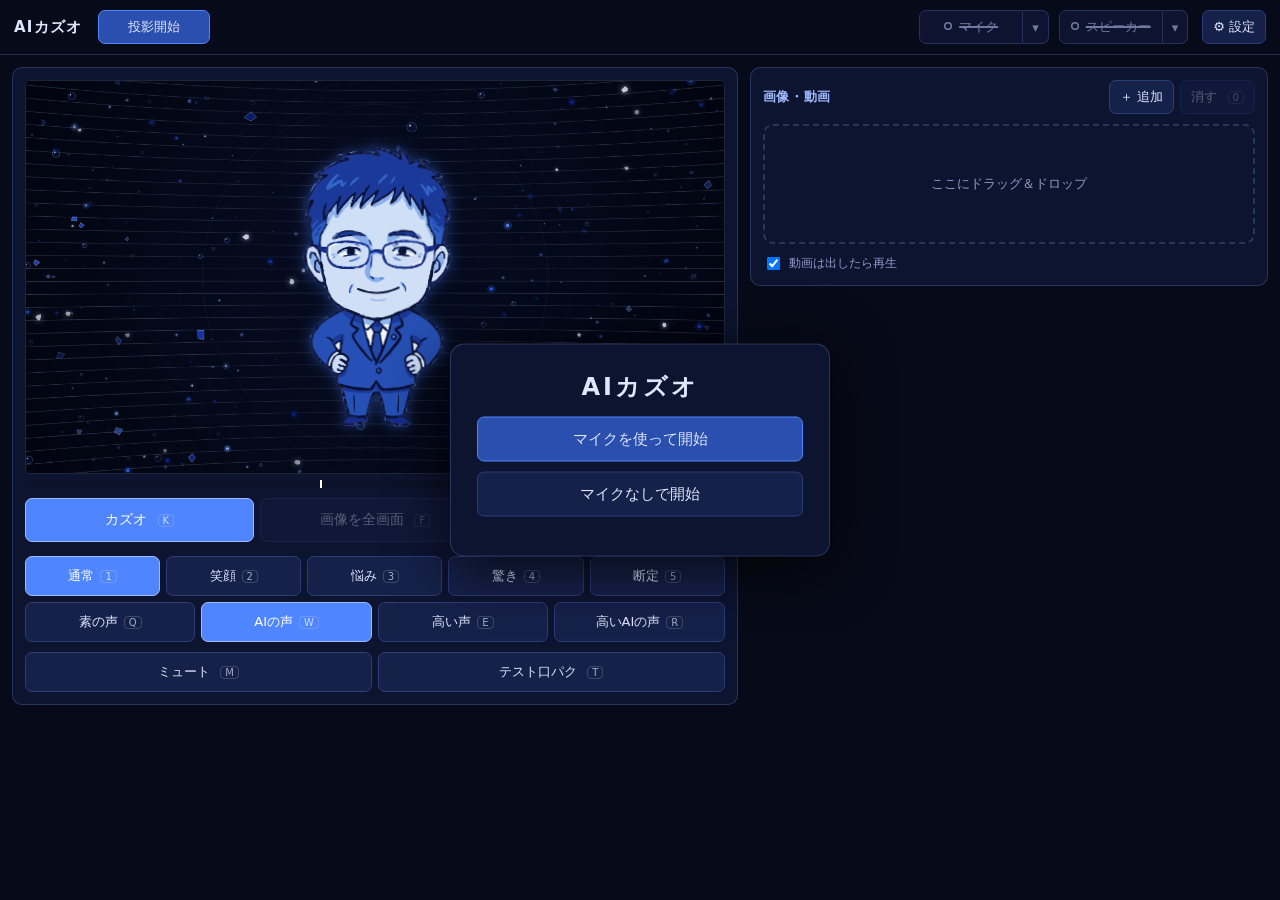
==== commit 69e600cf: "Toggle the right-hand settings column with a settings button A ⚙ 設定 button at the top right shows or" ====
--- a/index.html
+++ b/index.html
@@ -4,7 +4,7 @@
   <meta charset="utf-8">
   <meta name="viewport" content="width=device-width, initial-scale=1">
   <title>AIカズオ（操作画面）</title>
-  <link rel="stylesheet" href="css/control.css?v=202610270226">
+  <link rel="stylesheet" href="css/control.css?v=202610270227">
 </head>
 <body>
   <header id="topbar">
@@ -36,13 +36,14 @@
         <label class="check"><input type="checkbox" id="gate"> 小さい音は流さない</label>
       </div>
     </div>
+    <button id="settingsBtn" class="toggle" aria-controls="settingsCol" title="設定">⚙ 設定</button>
   </header>
   <p id="notice" hidden></p>
 
   <main id="layout">
     <!-- 客席に映っているもの と 本番で押すボタン -->
     <section id="liveCol" class="card">
-      <div id="previewBox"><iframe id="preview" src="screen.html?v=202610270226&preview=1" title="客席の画面" tabindex="-1"></iframe></div>
+      <div id="previewBox"><iframe id="preview" src="screen.html?v=202610270227&preview=1" title="客席の画面" tabindex="-1"></iframe></div>
       <div class="meter" title="マイクの音量（白い線を越えると口が動く）">
         <div id="meterBar"></div>
         <div id="meterThreshold"></div>
@@ -125,10 +126,10 @@
     <p id="startError" class="error"></p>
   </div>
 
-  <script src="js/settings.js?v=202610270226"></script>
-  <script src="characters/config.js?v=202610270226"></script>
-  <script src="js/photos.js?v=202610270226"></script>
-  <script src="js/audio.js?v=202610270226"></script>
-  <script src="js/app.js?v=202610270226"></script>
+  <script src="js/settings.js?v=202610270227"></script>
+  <script src="characters/config.js?v=202610270227"></script>
+  <script src="js/photos.js?v=202610270227"></script>
+  <script src="js/audio.js?v=202610270227"></script>
+  <script src="js/app.js?v=202610270227"></script>
 </body>
 </html>
--- a/css/control.css
+++ b/css/control.css
@@ -134,6 +134,11 @@
   align-items: start;
 }
 
+/* 設定欄を隠している時は2列 */
+body.settings-hidden #layout { grid-template-columns: minmax(360px, 1.4fr) minmax(280px, 1fr); }
+#settingsCol[hidden] { display: none; }
+#settingsBtn { margin-left: 4px; }
+
 @media (max-width: 1100px) {
   #layout { grid-template-columns: 1fr 1fr; }
   #settingsCol { grid-column: 1 / -1; }
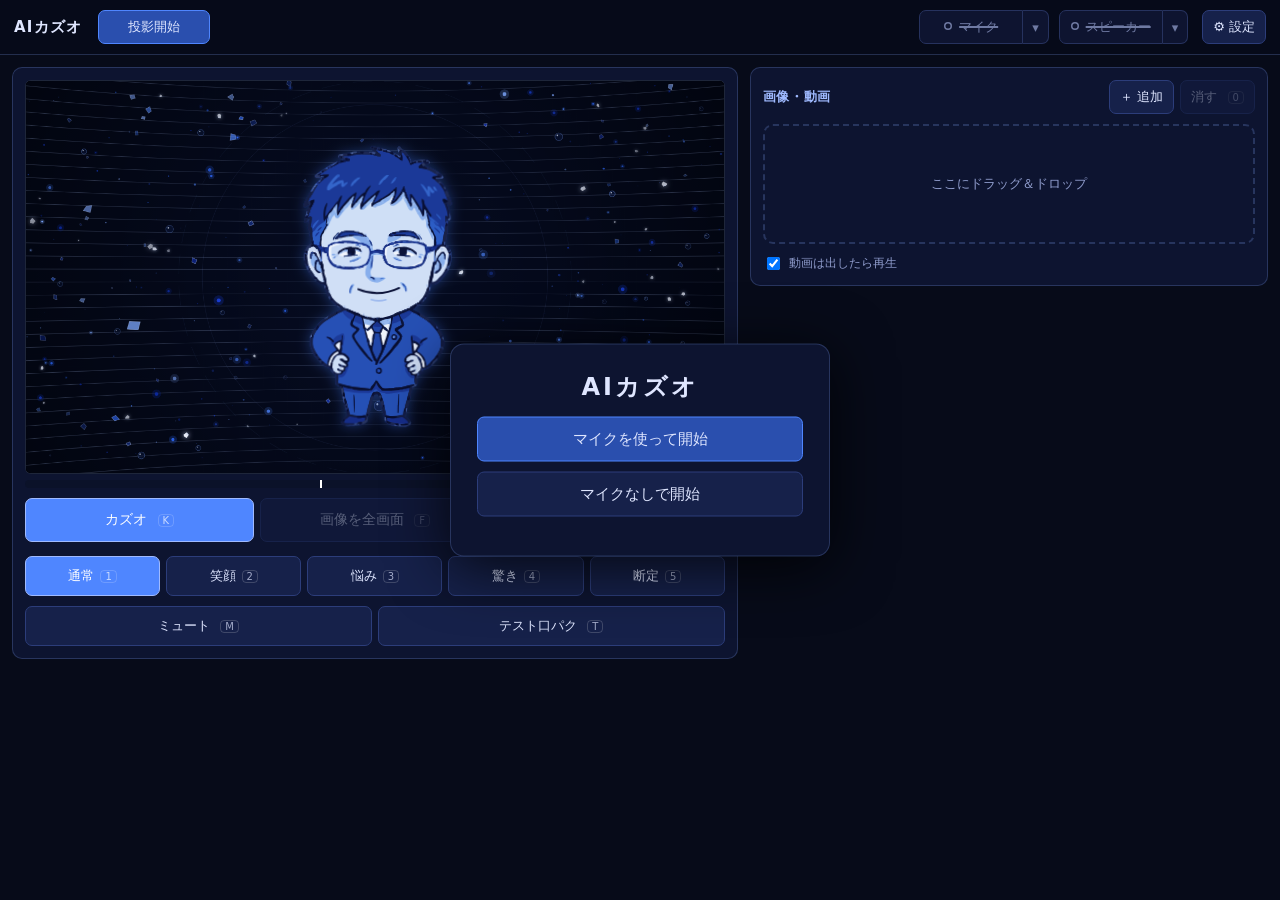
==== commit 299a0eda: "Move voice preset buttons into the settings column The 素の声/AIの声/高い声/高いAIの声 buttons now sit in the se" ====
--- a/index.html
+++ b/index.html
@@ -4,7 +4,7 @@
   <meta charset="utf-8">
   <meta name="viewport" content="width=device-width, initial-scale=1">
   <title>AIカズオ（操作画面）</title>
-  <link rel="stylesheet" href="css/control.css?v=202610270227">
+  <link rel="stylesheet" href="css/control.css?v=202610270228">
 </head>
 <body>
   <header id="topbar">
@@ -43,7 +43,7 @@
   <main id="layout">
     <!-- 客席に映っているもの と 本番で押すボタン -->
     <section id="liveCol" class="card">
-      <div id="previewBox"><iframe id="preview" src="screen.html?v=202610270227&preview=1" title="客席の画面" tabindex="-1"></iframe></div>
+      <div id="previewBox"><iframe id="preview" src="screen.html?v=202610270228&preview=1" title="客席の画面" tabindex="-1"></iframe></div>
       <div class="meter" title="マイクの音量（白い線を越えると口が動く）">
         <div id="meterBar"></div>
         <div id="meterThreshold"></div>
@@ -56,7 +56,6 @@
       </div>
 
       <div class="btnGrid five" id="exprBtns"></div>
-      <div class="btnGrid four" id="presetBtns"></div>
       <div class="btnGrid two">
         <button id="muteBtn" class="toggle">ミュート <kbd>M</kbd></button>
         <button id="testMouth">テスト口パク <kbd>T</kbd></button>
@@ -104,7 +103,8 @@
         <input type="range" id="mouthScale" min="0.4" max="1.6" step="0.05">
       </label>
 
-      <h2 id="presetName"></h2>
+      <h2>声</h2>
+      <div class="btnGrid two" id="presetBtns"></div>
       <div id="presetSliders"></div>
       <button id="presetReset">この声を初期設定に戻す</button>
 
@@ -126,10 +126,10 @@
     <p id="startError" class="error"></p>
   </div>
 
-  <script src="js/settings.js?v=202610270227"></script>
-  <script src="characters/config.js?v=202610270227"></script>
-  <script src="js/photos.js?v=202610270227"></script>
-  <script src="js/audio.js?v=202610270227"></script>
-  <script src="js/app.js?v=202610270227"></script>
+  <script src="js/settings.js?v=202610270228"></script>
+  <script src="characters/config.js?v=202610270228"></script>
+  <script src="js/photos.js?v=202610270228"></script>
+  <script src="js/audio.js?v=202610270228"></script>
+  <script src="js/app.js?v=202610270228"></script>
 </body>
 </html>
--- a/css/control.css
+++ b/css/control.css
@@ -228,8 +228,8 @@
 .btnGrid.stage button { padding: 12px 4px; font-size: 14px; }
 
 /* 表情・声・その他のまとまりを、すき間で分ける */
-#exprBtns, #presetBtns { margin-top: 14px; }
-#presetBtns { margin-top: 6px; }
+#exprBtns { margin-top: 14px; }
+#presetBtns { margin: 0 0 8px; }
 
 /* カズオを出していない間は表情を薄く */
 body.kazuo-off #exprBtns { opacity: .45; }
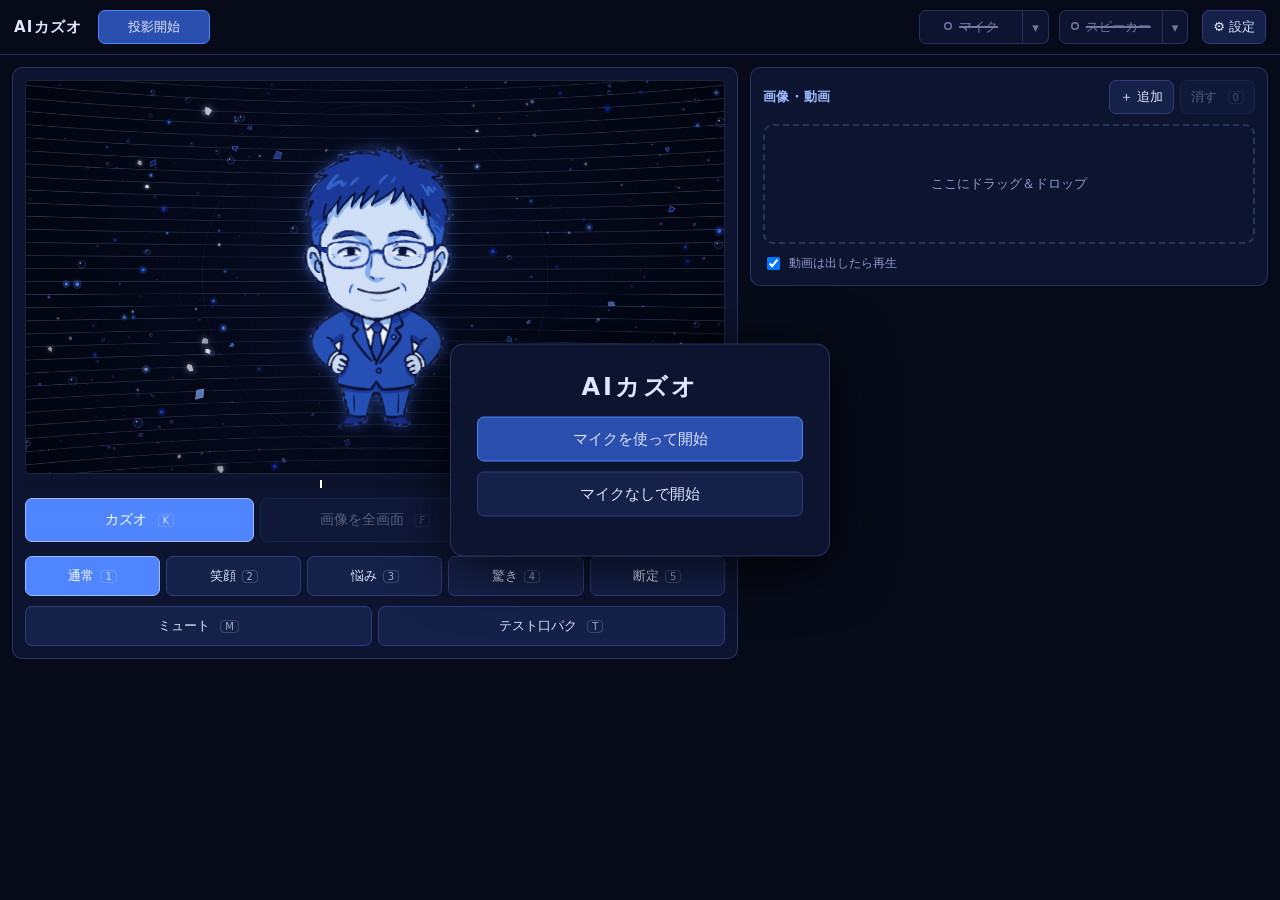
==== commit 96c08c91: "Place video controls above the media list The play/restart/seek/loop/sound controls now sit between " ====
--- a/index.html
+++ b/index.html
@@ -4,7 +4,7 @@
   <meta charset="utf-8">
   <meta name="viewport" content="width=device-width, initial-scale=1">
   <title>AIカズオ（操作画面）</title>
-  <link rel="stylesheet" href="css/control.css?v=202610270228">
+  <link rel="stylesheet" href="css/control.css?v=202610270715">
 </head>
 <body>
   <header id="topbar">
@@ -43,7 +43,7 @@
   <main id="layout">
     <!-- 客席に映っているもの と 本番で押すボタン -->
     <section id="liveCol" class="card">
-      <div id="previewBox"><iframe id="preview" src="screen.html?v=202610270228&preview=1" title="客席の画面" tabindex="-1"></iframe></div>
+      <div id="previewBox"><iframe id="preview" src="screen.html?v=202610270715&preview=1" title="客席の画面" tabindex="-1"></iframe></div>
       <div class="meter" title="マイクの音量（白い線を越えると口が動く）">
         <div id="meterBar"></div>
         <div id="meterThreshold"></div>
@@ -69,11 +69,6 @@
         <label class="fileBtn">＋ 追加<input type="file" id="photoInput" accept="image/*,video/*" multiple hidden></label>
         <button id="hidePhoto">消す <kbd>0</kbd></button>
       </div>
-      <div id="dropZone">
-        <ol id="photoList"></ol>
-        <p id="dropHint">ここにドラッグ＆ドロップ</p>
-      </div>
-
       <div id="videoCtl" hidden>
         <div class="row">
           <button id="vPlay" class="primary">▶ <kbd>Space</kbd></button>
@@ -88,6 +83,11 @@
           <output id="videoVolumeOut"></output>
         </div>
       </div>
+      <div id="dropZone">
+        <ol id="photoList"></ol>
+        <p id="dropHint">ここにドラッグ＆ドロップ</p>
+      </div>
+
       <label class="check small"><input type="checkbox" id="autoPlay"> 動画は出したら再生</label>
       <!-- 動画の音はここで鳴らす（映像は投影画面） -->
       <video id="audioVideo" hidden playsinline></video>
@@ -126,10 +126,10 @@
     <p id="startError" class="error"></p>
   </div>
 
-  <script src="js/settings.js?v=202610270228"></script>
-  <script src="characters/config.js?v=202610270228"></script>
-  <script src="js/photos.js?v=202610270228"></script>
-  <script src="js/audio.js?v=202610270228"></script>
-  <script src="js/app.js?v=202610270228"></script>
+  <script src="js/settings.js?v=202610270715"></script>
+  <script src="characters/config.js?v=202610270715"></script>
+  <script src="js/photos.js?v=202610270715"></script>
+  <script src="js/audio.js?v=202610270715"></script>
+  <script src="js/app.js?v=202610270715"></script>
 </body>
 </html>
--- a/css/control.css
+++ b/css/control.css
@@ -307,6 +307,7 @@
 
 #videoCtl {
   margin-top: 10px;
+  margin-bottom: -2px;
   padding: 8px;
   border: 1px solid var(--accent);
   border-radius: 8px;
